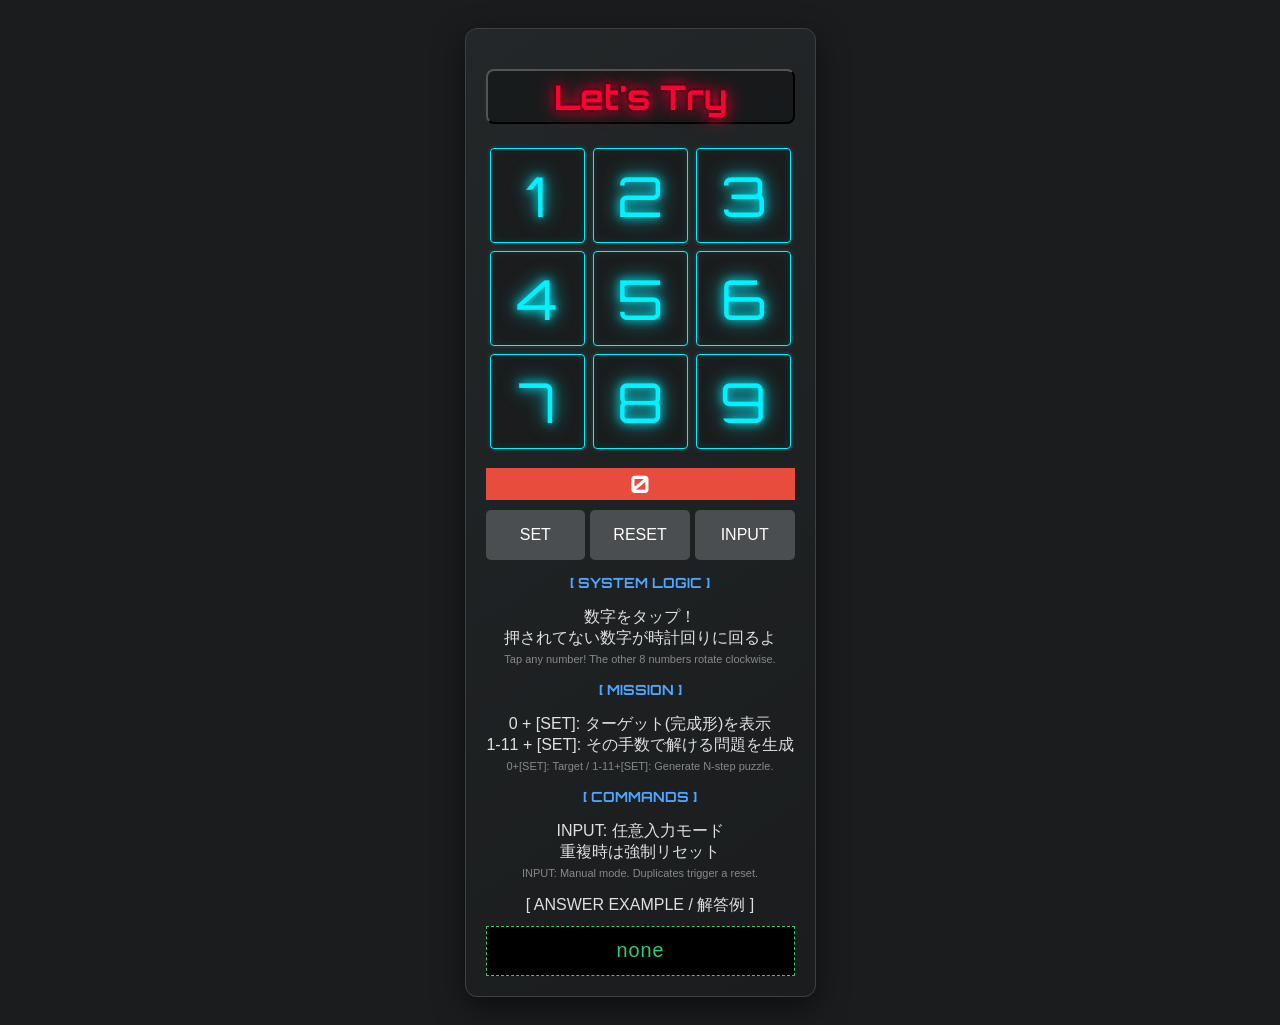
==== index.html @ 3263c5c4 "Add files via upload" ====
<!DOCTYPE html>
<html lang="ja">
<head> 
  <meta charset="UTF-8"> <meta http-equiv="X-UA-Compatible" content="IE=edge">
  <title>Cyclogic</title>
  <link rel="stylesheet" href="style.css">
  <script src="jquery-1.12.4.min.js"></script>
  <script src="program.js"></script>
  <link href="https://fonts.googleapis.com/css2?family=Orbitron:wght@700&display=swap" rel="stylesheet">
</head>
<body>

<div id="content">

  <header>
    <button type="button" id="hyouji">Let's Try</button>
  </header>

  <main class="puzzle-grid">
    <div class="row">
      <button type="button" class="panel" id="p1">1</button>
      <button type="button" class="panel" id="p2">2</button>
      <button type="button" class="panel" id="p3">3</button>
    </div>
    <div class="row">
      <button type="button" class="panel" id="p4">4</button>
      <button type="button" class="panel" id="p5">5</button>
      <button type="button" class="panel" id="p6">6</button>
    </div>
    <div class="row">
      <button type="button" class="panel" id="p7">7</button>
      <button type="button" class="panel" id="p8">8</button>
      <button type="button" class="panel" id="p9">9</button>
    </div>
  </main>

  <nav class="controls">
    <button type="button" class="bot-special" id="tebo">0</button>
    <div class="button-group">
      <button type="button" class="bot" id="sebo">SET</button>
      <button type="button" class="bot" id="resebo">RESET</button>
      <button type="button" class="bot" id="input">INPUT</button>
    </div>
  </nav>
<article id="torisetu">
  <section>
    <h3 class="label">[ SYSTEM LOGIC ]</h3>
    <p>数字をタップ！<br>押されてない数字が時計回りに回るよ<br>
    <span class="en">Tap any number! The other 8 numbers rotate clockwise.</span></p>
  </section>

  <section>
    <h3 class="label label-mission">[ MISSION ]</h3>
    <p>0 + [SET]: ターゲット(完成形)を表示<br>
    1-11 + [SET]: その手数で解ける問題を生成<br>
    <span class="en">0+[SET]: Target / 1-11+[SET]: Generate N-step puzzle.</span></p>
  </section>

  <section>
    <h3 class="label label-command">[ COMMANDS ]</h3>
    <p>INPUT: 任意入力モード<br>重複時は強制リセット<br>
    <span class="en">INPUT: Manual mode. Duplicates trigger a reset.</span></p>
  </section>
</article>
 

  <footer>
    <div class="label-hint">[ ANSWER EXAMPLE / 解答例 ]</div>
    <button type="button" id="kotae">none</button>
    <button type="button" hidden id="kotae2">none</button>
    <button type="button" hidden id="flinput">0</button>
  </footer>

</div>

</body>
</html>
---- style.css ----
@import url('https://fonts.googleapis.com/css2?family=Orbitron:wght@700&display=swap');

body {
  background-color: #1a1c1d;
  color: #e0e0e0;
  display: flex;
  justify-content: center;
  padding: 20px 0;
  font-family: "Helvetica Neue", Arial, "Hiragino Kaku Gothic ProN", "Meiryo", sans-serif;
}

#content {
  background: linear-gradient(145deg, #232729, #1a1c1d);
  padding: 20px;
  border-radius: 12px;
  box-shadow: 0 10px 30px rgba(0,0,0,0.5);
  border: 1px solid #3d4143;
  max-width: 340px;
  text-align: center;
}

/* パズルグリッドの整形 */
.puzzle-grid {
  display: flex;
  flex-direction: column;
  align-items: center;
  margin-bottom: 15px;
}

.row {
  display: flex;
}

.panel {
  width: 95px;
  height: 95px;
  background: #1a1c1d;
  color: #00f2ff !important; 
  font-family: 'Orbitron', sans-serif;
  font-size: 55px;
  border: 1px solid #00f2ff;
  border-radius: 4px;
  margin: 4px;
  cursor: pointer;
  text-shadow: 0 0 10px #00f2ff, 0 0 20px #00f2ff;
  box-shadow: 0 0 5px rgba(0, 242, 255, 0.2), inset 0 0 10px rgba(0, 242, 255, 0.1);
  transition: all 0.2s ease;
}

.panel:active {
  transform: scale(0.95);
  background: #00f2ff;
  color: #1a1c1d !important;
  text-shadow: none;
}

/* 操作パネル */
.controls {
  display: flex;
  flex-direction: column;
  gap: 10px;
}

.button-group {
  display: flex;
  gap: 5px;
}

.bot {
  flex: 1;
  height: 50px;
  background: #4a4e50;
  color: #ffffff !important;
  border: none;
  border-radius: 5px;
  font-size: 16px;
  cursor: pointer;
}

#tebo {
  background: #e74c3c; /* 印象的な赤 */
  color: #ffffff !important; /* 文字を白に強制 */
  font-family: 'Orbitron', sans-serif;
  font-size: 24px;
  font-weight: bold;
  border: none;
  cursor: pointer;
  display: flex;
  align-items: center;
  justify-content: center;
}
/* ラベルと英文のスタイル */
.label {
  color: #4da6ff;
  font-family: 'Orbitron', sans-serif;
  font-size: 14px;
  margin-bottom: 5px;
}

.en {
  display: block;
  font-size: 11px;
  color: #888;
  margin-top: 4px;
}

/* 解答エリアの演出 */
#kotae {
  width: 100%;
  height: 50px;
  background: #000;
  color: #2ecc71 !important;
  border: 1px dashed #2ecc71;
  font-family: 'Courier New', Courier, monospace;
  font-size: 20px;
  margin-top: 10px;
  cursor: default;
}

#hyouji {
  width: 100%;
  min-height: 55px;
  display: flex;
  align-items: center;
  justify-content: center;
  
  font-family: 'Orbitron', sans-serif;
  font-size: 34px;        /* さらに少しだけ大きく */
  /* 発色の良い赤。影を濃くして浮き立たせます */
  color: #ff0033;         
  text-shadow: 
    0 0 5px #000,         /* 文字の輪郭を黒で引き締める */
    0 0 10px #ff0033, 
    0 0 20px #ff0033;
    
  margin: 20px 0;
  font-weight: 700;       /* 太めに設定 */
  background: rgba(0,0,0,0.3); /* 背景を少しだけ暗くして文字を浮かせる */
  border-radius: 8px;
}

/* クリア時の特別な演出 */
.complete-glow {
  animation: flash-neon 0.5s ease-in-out infinite alternate !important;
}

@keyframes flash-neon {
  from { text-shadow: 0 0 10px #2ecc71, 0 0 20px #2ecc71; color: #2ecc71; }
  to { text-shadow: 0 0 30px #2ecc71, 0 0 50px #2ecc71, 0 0 70px #2ecc71; color: #fff; }
}

/* 背景が動く演出（contentに付与） */
.victory-bg {
  background: linear-gradient(270deg, #1a1c1d, #2ecc71, #1a1c1d) !important;
  background-size: 400% 400% !important;
  animation: gradient-move 3s ease infinite !important;
}

@keyframes gradient-move {
  0% { background-position: 0% 50%; }
  50% { background-position: 100% 50%; }
  100% { background-position: 0% 50%; }
}
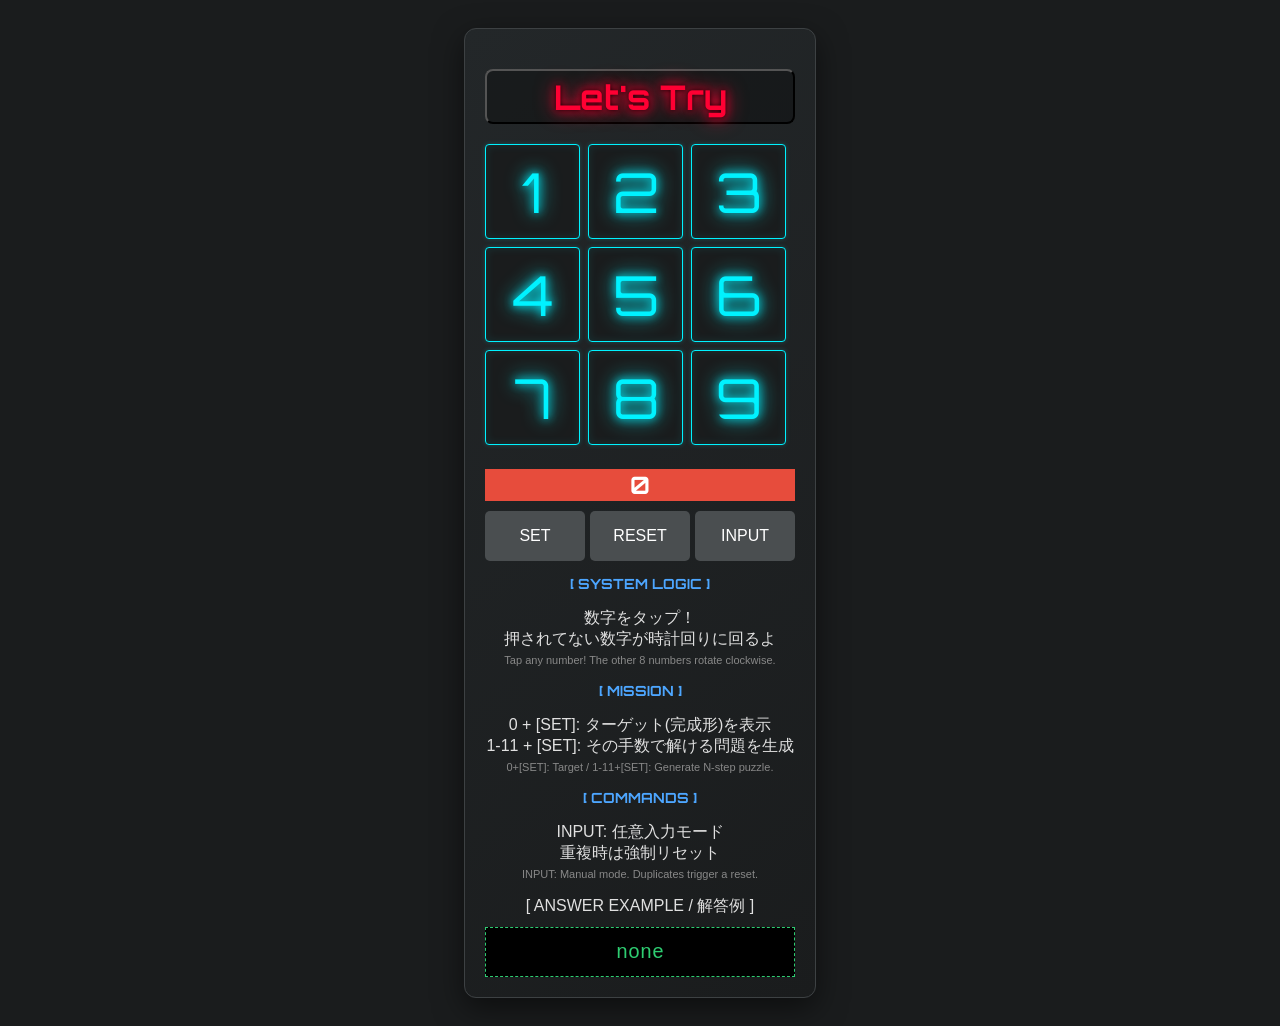
==== commit 1f5a531e: "Add files via upload" ====
--- a/index.html
+++ b/index.html
@@ -5,6 +5,7 @@
   <title>Cyclogic</title>
   <link rel="stylesheet" href="style.css">
   <script src="jquery-1.12.4.min.js"></script>
+  <script src="https://cdnjs.cloudflare.com/ajax/libs/gsap/3.12.2/gsap.min.js"></script>
   <script src="program.js"></script>
   <link href="https://fonts.googleapis.com/css2?family=Orbitron:wght@700&display=swap" rel="stylesheet">
 </head>
@@ -72,6 +73,9 @@
   </footer>
 
 </div>
+<audio id="sound-click" src="sound/click.mp3" preload="auto"></audio>
+<audio id="sound-complete" src="sound/complete.mp3" preload="auto"></audio>
+
 
 </body>
 </html>
--- a/style.css
+++ b/style.css
@@ -45,6 +45,11 @@
   text-shadow: 0 0 10px #00f2ff, 0 0 20px #00f2ff;
   box-shadow: 0 0 5px rgba(0, 242, 255, 0.2), inset 0 0 10px rgba(0, 242, 255, 0.1);
   transition: all 0.2s ease;
+  display: inline-flex;
+  align-items: center;
+  justify-content: center;
+  transform-origin: center center; /* 中心を軸に弾ませる */
+  will-change: transform, opacity; /* パフォーマンス向上 */
 }
 
 .panel:active {
@@ -160,4 +165,27 @@
   0% { background-position: 0% 50%; }
   50% { background-position: 100% 50%; }
   100% { background-position: 0% 50%; }
+}
+
+/* 1. 親要素を「舞台」にする設定 */
+.puzzle-grid {
+  position: relative; /* 子要素（パネル）を自由な位置に置くための基準 */
+  width: 310px;        /* パネル3枚分(95px*3) + 隙間を考慮したサイズ */
+  height: 310px;
+  margin: 0 auto 15px; /* 中央寄せ */
+}
+
+/* 2. 行（row）の制限を解除 */
+.row {
+  display: block;      /* 元のflexを解除して、重なりを防ぐ */
+  height: 0;           /* 高さをなくして、パネルの配置に干渉させない */
+}
+
+/* 3. パネルを「座標指定」できる状態にする */
+.panel {
+  position: absolute;  /* これで top/left ではなく JSの x/y で動かせるようになります */
+  margin: 0 !important; /* JSで位置制御するため、CSSのマージンは邪魔になります */
+  top: 0;              /* 基準点を左上に固定 */
+  left: 0;
+  transition: none !important; /* CSSのアニメーションはGSAPと競合するのでオフ */
 }
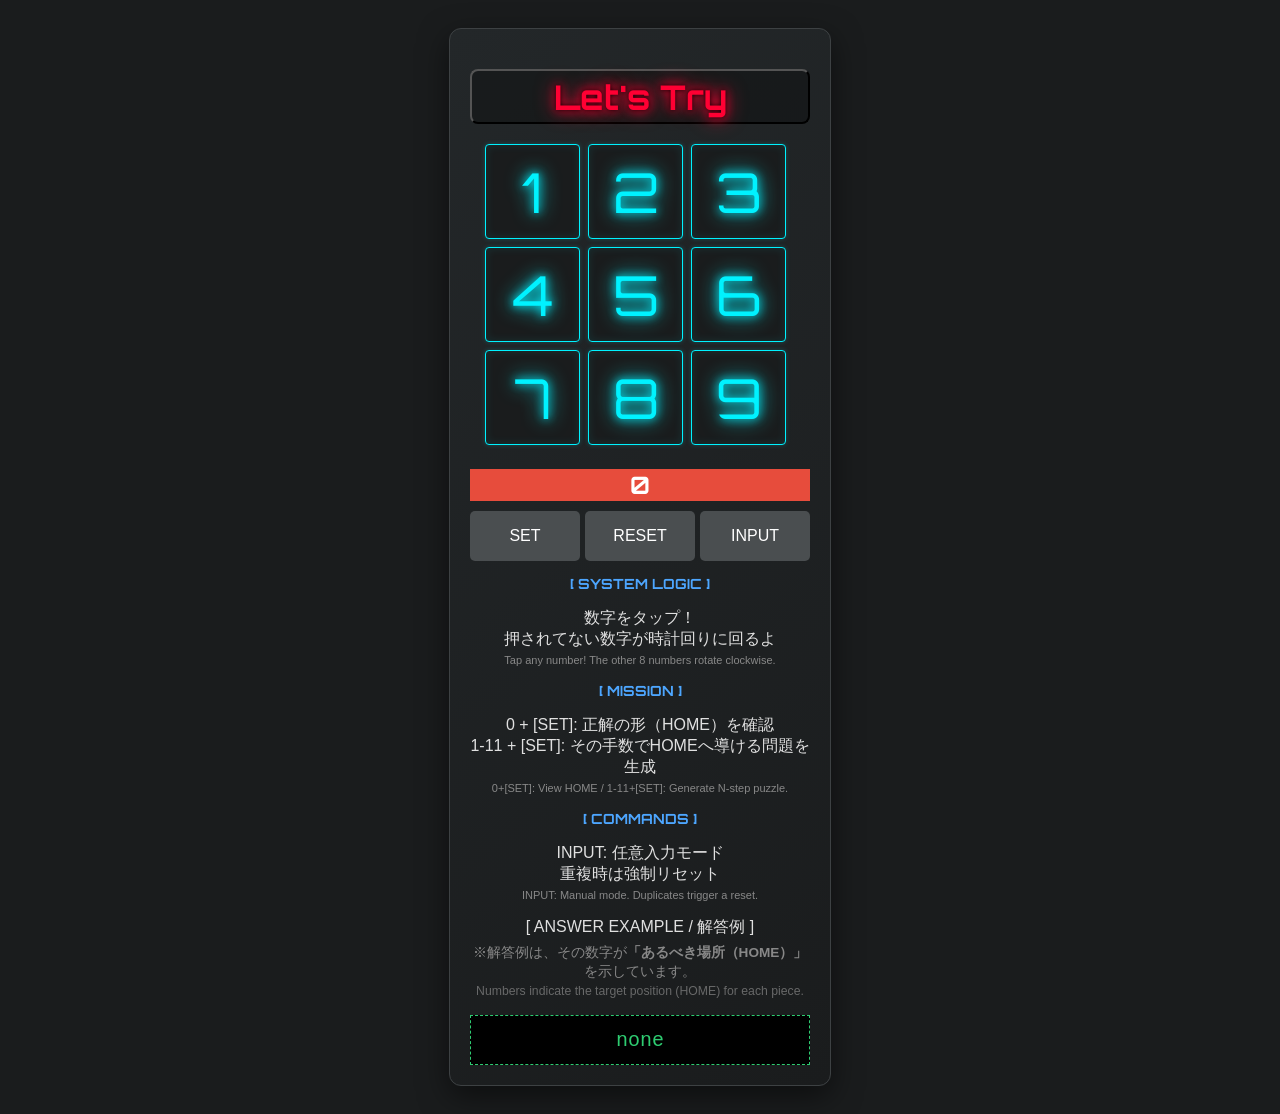
==== commit a8d07ec3: "Add files via upload" ====
--- a/index.html
+++ b/index.html
@@ -52,9 +52,9 @@
 
   <section>
     <h3 class="label label-mission">[ MISSION ]</h3>
-    <p>0 + [SET]: ターゲット(完成形)を表示<br>
-    1-11 + [SET]: その手数で解ける問題を生成<br>
-    <span class="en">0+[SET]: Target / 1-11+[SET]: Generate N-step puzzle.</span></p>
+    <p>0 + [SET]: 正解の形（HOME）を確認<br>
+    1-11 + [SET]: その手数でHOMEへ導ける問題を生成<br>
+    <span class="en">0+[SET]: View HOME / 1-11+[SET]: Generate N-step puzzle.</span></p>
   </section>
 
   <section>
@@ -66,11 +66,17 @@
  
 
   <footer>
-    <div class="label-hint">[ ANSWER EXAMPLE / 解答例 ]</div>
-    <button type="button" id="kotae">none</button>
-    <button type="button" hidden id="kotae2">none</button>
-    <button type="button" hidden id="flinput">0</button>
-  </footer>
+  <div class="label-hint">[ ANSWER EXAMPLE / 解答例 ]</div>
+  
+  <p style="font-size: 0.85em; color: #888; margin: 5px 0; line-height: 1.4;">
+    ※解答例は、その数字が<strong>「あるべき場所（HOME）」</strong>を示しています。<br>
+    <span style="font-size: 0.9em; opacity: 0.7;">Numbers indicate the target position (HOME) for each piece.</span>
+  </p>
+
+  <button type="button" id="kotae">none</button>
+  <button type="button" hidden id="kotae2">none</button>
+  <button type="button" hidden id="flinput">0</button>
+</footer>
 
 </div>
 <audio id="sound-click" src="sound/click.mp3" preload="auto"></audio>
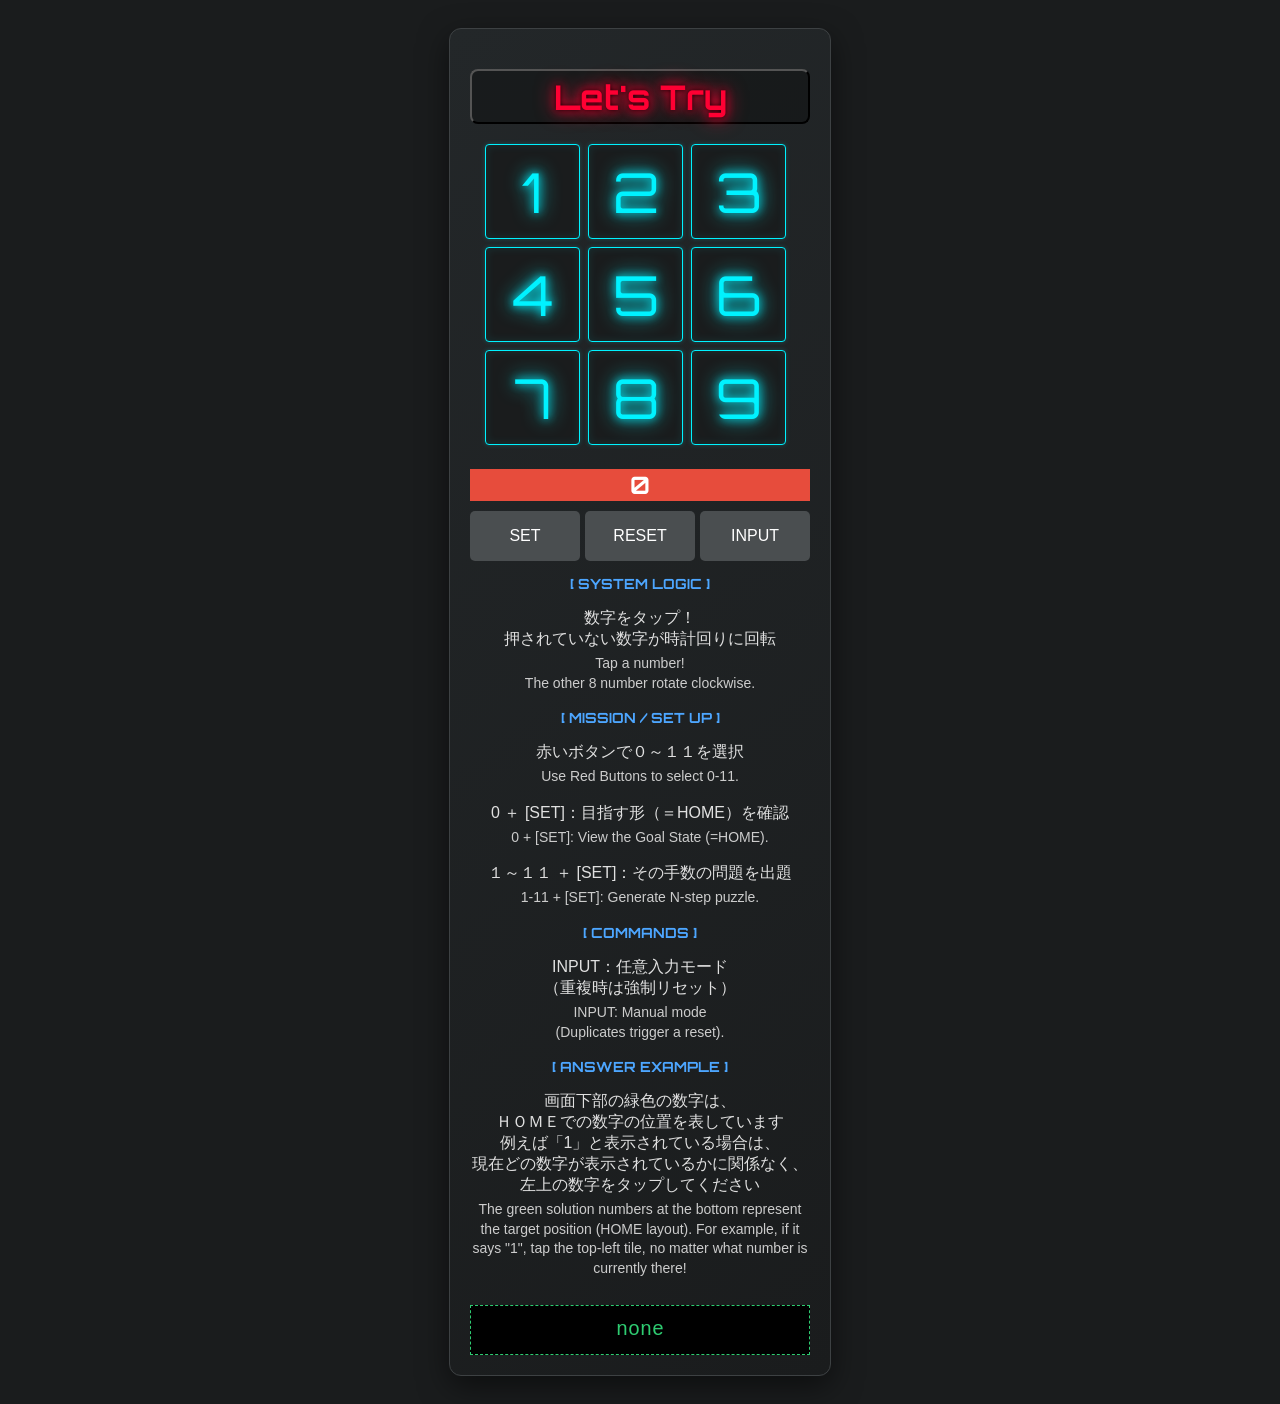
==== commit 10a63a6f: "Add files via upload" ====
--- a/index.html
+++ b/index.html
@@ -46,38 +46,61 @@
 <article id="torisetu">
   <section>
     <h3 class="label">[ SYSTEM LOGIC ]</h3>
-    <p>数字をタップ！<br>押されてない数字が時計回りに回るよ<br>
-    <span class="en">Tap any number! The other 8 numbers rotate clockwise.</span></p>
-  </section>
+    <p>
+      数字をタップ！<br>
+押されていない数字が時計回りに回転<br>
+      <span class="en">Tap a number! <br>
+The other 8 number rotate clockwise.</span>
+    </section>
 
   <section>
-    <h3 class="label label-mission">[ MISSION ]</h3>
-    <p>0 + [SET]: 正解の形（HOME）を確認<br>
-    1-11 + [SET]: その手数でHOMEへ導ける問題を生成<br>
-    <span class="en">0+[SET]: View HOME / 1-11+[SET]: Generate N-step puzzle.</span></p>
+    <h3 class="label label-mission">[ MISSION / SET UP ]</h3>
+    <p>
+      赤いボタンで０～１１を選択<br>
+      <span class="en">Use Red Buttons to select 0-11.</span>
+    </p>
+    <p>
+  0 ＋ [SET]：目指す形（＝HOME）を確認<br>
+  <span class="en">0 + [SET]: View the Goal State (=HOME).</span>
+</p>
+<p>
+  １～１１ ＋ [SET]：その手数の問題を出題<br>
+  <span class="en">1-11 + [SET]: Generate N-step puzzle.</span>
+</p>
   </section>
 
   <section>
     <h3 class="label label-command">[ COMMANDS ]</h3>
-    <p>INPUT: 任意入力モード<br>重複時は強制リセット<br>
-    <span class="en">INPUT: Manual mode. Duplicates trigger a reset.</span></p>
+    <p>
+      INPUT：任意入力モード<br>
+（重複時は強制リセット）<br>
+      <span class="en">INPUT: Manual mode<br>
+ (Duplicates trigger a reset).</span>
+    </p>
   </section>
 </article>
- 
 
-  <footer>
-  <div class="label-hint">[ ANSWER EXAMPLE / 解答例 ]</div>
-  
-  <p style="font-size: 0.85em; color: #888; margin: 5px 0; line-height: 1.4;">
-    ※解答例は、その数字が<strong>「あるべき場所（HOME）」</strong>を示しています。<br>
-    <span style="font-size: 0.9em; opacity: 0.7;">Numbers indicate the target position (HOME) for each piece.</span>
-  </p>
+<footer>
+  <section>
+    <h3 class="label">[ ANSWER EXAMPLE ]</h3>
+    <p>
+      画面下部の緑色の数字は、<br>
+ＨＯＭＥでの数字の位置を表しています<br>
+	例えば「1」と表示されている場合は、<br>
+現在どの数字が表示されているかに関係なく、<br>
+左上の数字をタップしてください<br>
+      <span class="en">
+         The green solution numbers at the bottom represent the target position (HOME layout). For example, if it says "1", tap the top-left tile, no matter what number is currently there!
+      </span>
+    </p>
+  </section>
 
-  <button type="button" id="kotae">none</button>
-  <button type="button" hidden id="kotae2">none</button>
-  <button type="button" hidden id="flinput">0</button>
+  <div style="margin-top: 15px;">
+    <button type="button" id="kotae">none</button>
+    <button type="button" hidden id="kotae2">none</button>
+    <button type="button" hidden id="flinput">0</button>
+  </div>
 </footer>
-
 </div>
 <audio id="sound-click" src="sound/click.mp3" preload="auto"></audio>
 <audio id="sound-complete" src="sound/complete.mp3" preload="auto"></audio>
--- a/style.css
+++ b/style.css
@@ -104,9 +104,13 @@
 
 .en {
   display: block;
-  font-size: 11px;
-  color: #888;
+  /* フォントサイズを11pxから13px程度に引き上げ */
+  font-size: 14px;
+  /* 色を#888（グレー）から、より白に近い#cccなどへ明るく調整 */
+  color: #ccc; 
   margin-top: 4px;
+  /* 日本語とのバランスを整えるための行間 */
+  line-height: 1.4;
 }
 
 /* 解答エリアの演出 */
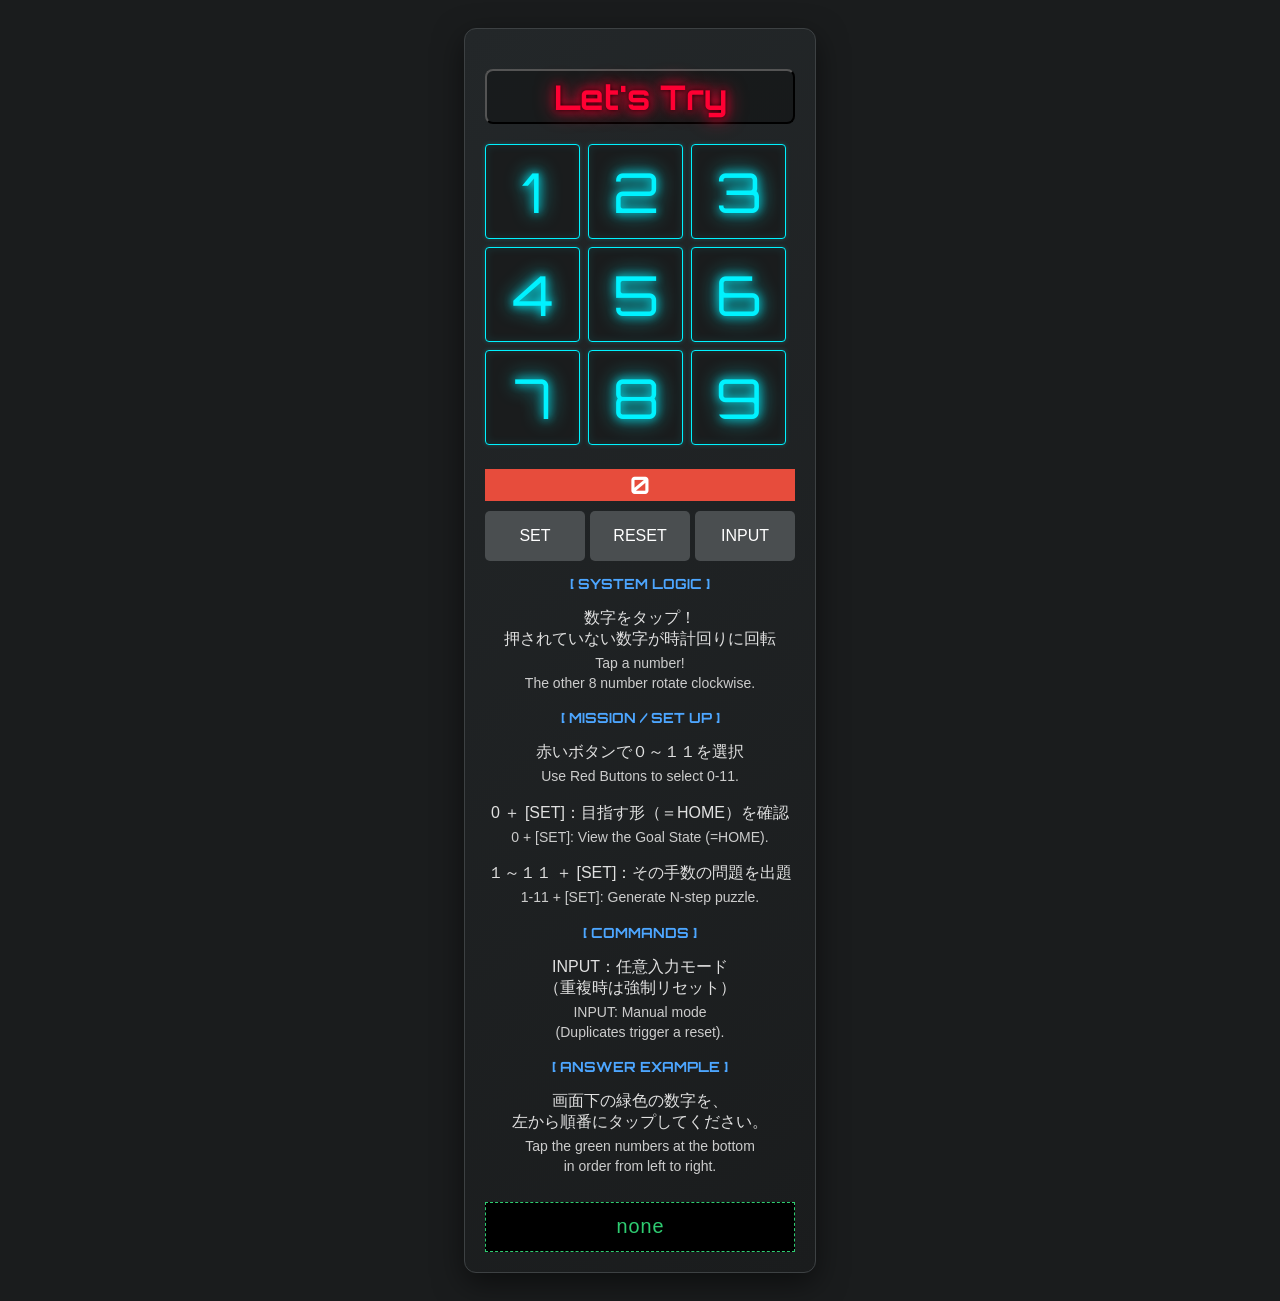
==== commit 24b2c1e4: "Add files via upload" ====
--- a/index.html
+++ b/index.html
@@ -84,16 +84,14 @@
   <section>
     <h3 class="label">[ ANSWER EXAMPLE ]</h3>
     <p>
-      画面下部の緑色の数字は、<br>
-ＨＯＭＥでの数字の位置を表しています<br>
-	例えば「1」と表示されている場合は、<br>
-現在どの数字が表示されているかに関係なく、<br>
-左上の数字をタップしてください<br>
+      画面下の緑色の数字を、<br>
+      左から順番にタップしてください。<br>
       <span class="en">
-         The green solution numbers at the bottom represent the target position (HOME layout). For example, if it says "1", tap the top-left tile, no matter what number is currently there!
+       Tap the green numbers at the bottom<br> 
+in order from left to right. <br>  
       </span>
     </p>
-  </section>
+</section>
 
   <div style="margin-top: 15px;">
     <button type="button" id="kotae">none</button>
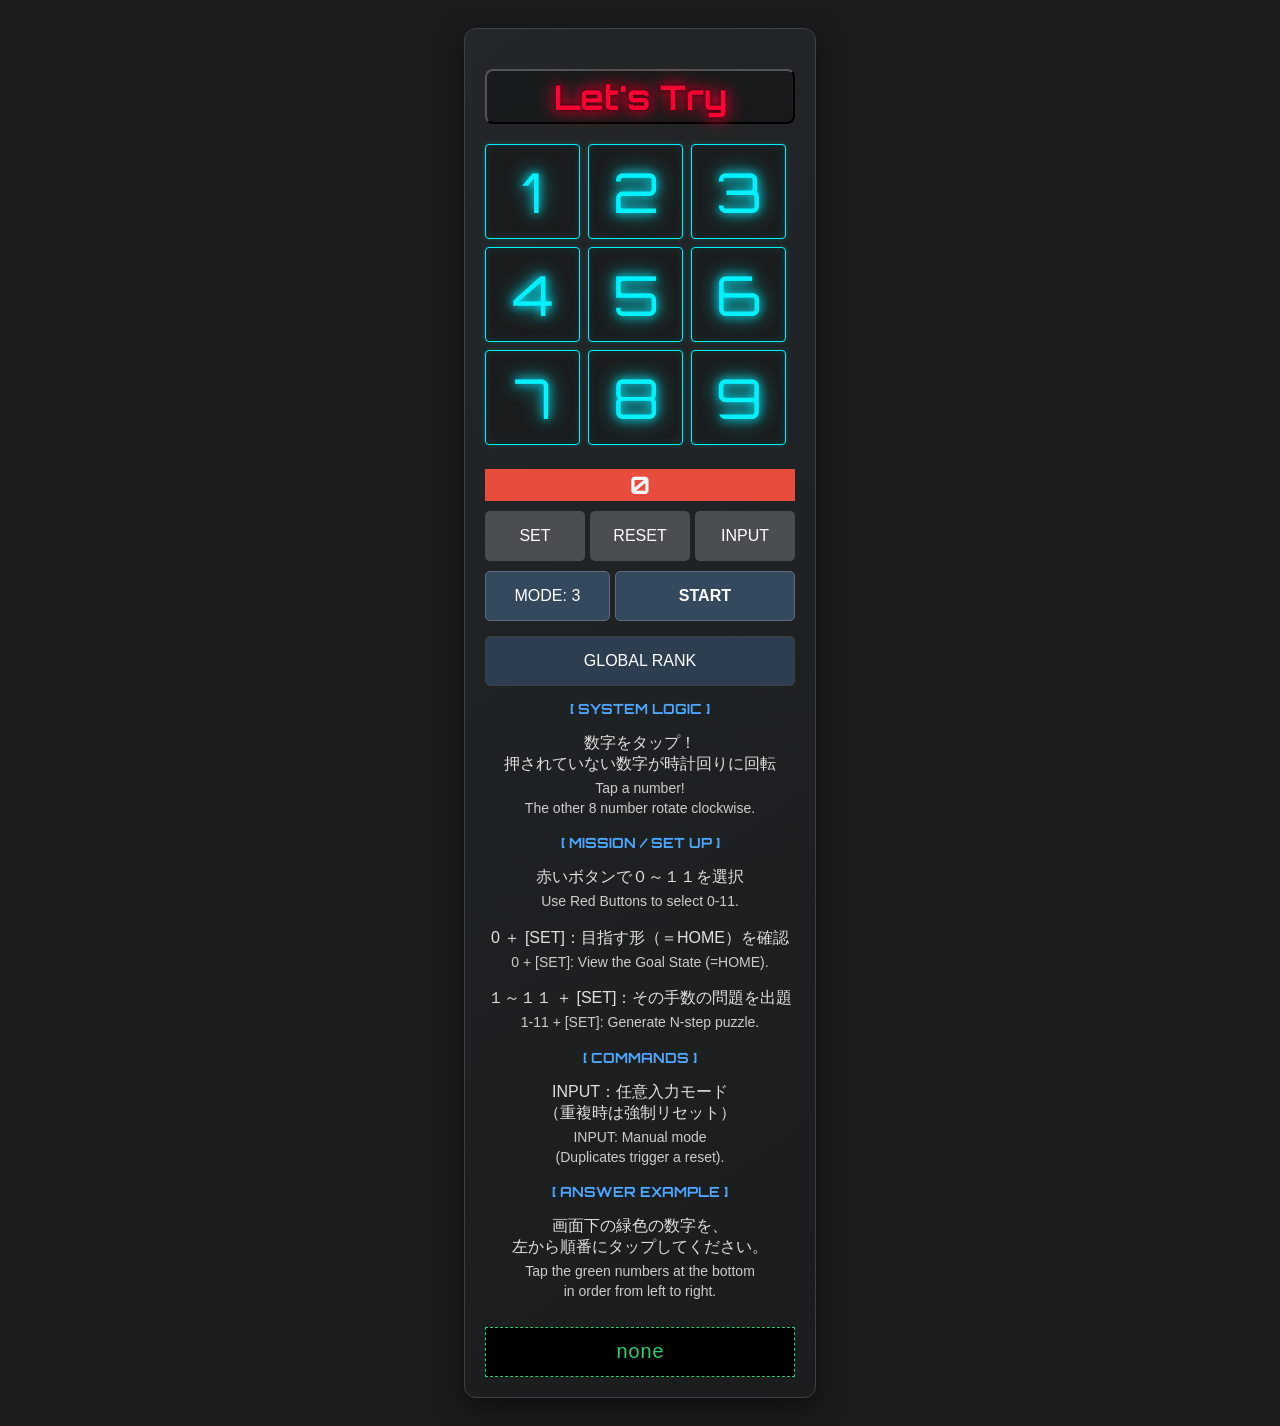
==== commit 65f0a988: "Add files via upload" ====
--- a/index.html
+++ b/index.html
@@ -37,12 +37,22 @@
 
   <nav class="controls">
     <button type="button" class="bot-special" id="tebo">0</button>
+    
     <div class="button-group">
       <button type="button" class="bot" id="sebo">SET</button>
       <button type="button" class="bot" id="resebo">RESET</button>
       <button type="button" class="bot" id="input">INPUT</button>
     </div>
-  </nav>
+
+    <div class="button-group mode-group">
+      <button type="button" class="bot" id="mode-select">MODE: 3</button>
+      <button type="button" class="bot" id="challenge-start">START</button>
+    </div>
+
+    <div class="button-group ranking-group">
+      <button type="button" class="bot" id="rank">GLOBAL RANK</button>
+    </div>
+</nav>
 <article id="torisetu">
   <section>
     <h3 class="label">[ SYSTEM LOGIC ]</h3>
@@ -100,9 +110,24 @@
   </div>
 </footer>
 </div>
+<audio id="sound-ch3" src="sound/ch3.mp3" preload="auto"></audio>
+<audio id="sound-ch4" src="sound/ch4.mp3" preload="auto"></audio>
+
 <audio id="sound-click" src="sound/click.mp3" preload="auto"></audio>
-<audio id="sound-complete" src="sound/complete.mp3" preload="auto"></audio>
-
+<audio id="sound-complete" src="sound/complete.mp3" preload="auto"></audio><div id="rank-modal" class="modal">
+  <div class="modal-content">
+    <span class="close-modal">&times;</span>
+    <h2 id="modal-title">DAILY TOP 5</h2>
+    <div id="rank-list">
+      </div>
+    <hr>
+    <div id="rank-average">
+      AVERAGE: --s
+    </div>
+    <div id="rank-feedback">
+      </div>
+  </div>
+</div>
 
 </body>
 </html>
--- a/style.css
+++ b/style.css
@@ -192,4 +192,110 @@
   top: 0;              /* 基準点を左上に固定 */
   left: 0;
   transition: none !important; /* CSSのアニメーションはGSAPと競合するのでオフ */
+}
+
+/* --- 彗星エフェクト用の発光設定 --- */
+.light-1 { 
+  background: #00f2ff !important; 
+  box-shadow: 0 0 25px #00f2ff, 0 0 50px #00f2ff !important;
+  color: #1a1c1d !important;
+  z-index: 10;
+}
+.light-2 { 
+  background: rgba(0, 242, 255, 0.7) !important; 
+  box-shadow: 0 0 15px #00f2ff !important;
+  color: #1a1c1d !important;
+  z-index: 5;
+}
+.light-3 { 
+  background: rgba(0, 242, 255, 0.4) !important; 
+  box-shadow: 0 0 10px #00f2ff !important;
+  z-index: 2;
+}
+.light-4 { 
+  background: rgba(0, 242, 255, 0.15) !important; 
+  opacity: 0.8;
+  z-index: 1;
+}
+/* モード選択：落ち着いたネイビー */
+#mode-select {
+  background: #34495e;
+  border: 1px solid #5d6d7e;
+  flex: 1;
+}
+
+/* スタート：モードセレクトと同じ落ち着いたネイビーへ */
+#challenge-start {
+  background: #34495e; /* #e67e22 から変更 */
+  border: 1px solid #5d6d7e;
+  font-weight: bold;
+  flex: 1.5;
+}
+
+/* ランキング：セットボタン(SEBO)等のシステム系ボタンと統一感を持たせる */
+#rank {
+  background: #2c3e50; /* パープル(#9b59b6)から、より深いダークブルーへ */
+  border: 1px solid #3d4143;
+  margin-top: 5px;
+}
+/* ホバー時の微調整（任意） */
+#c3:active, #rank:active {
+  filter: brightness(1.2);
+  transform: scale(0.98);
+}
+/* style.css に追記 */
+.complete-glow {
+  font-family: 'Orbitron', sans-serif;
+  letter-spacing: 2px;
+  /* 正解時は緑色に光らせる */
+  color: #2ecc71 !important;
+  text-shadow: 0 0 15px #2ecc71;
+}
+/* ランキングモーダルの基本スタイル */
+.modal {
+  display: none; /* 最初は隠す */
+  position: fixed;
+  z-index: 9999;
+  left: 0; top: 0;
+  width: 100%; height: 100%;
+  background-color: rgba(0,0,0,0.8);
+}
+
+.modal-content {
+  background-color: #222;
+  margin: 15% auto;
+  padding: 20px;
+  border: 2px solid #f1c40f;
+  width: 80%;
+  max-width: 300px;
+  color: white;
+  text-align: center;
+  border-radius: 10px;
+  font-family: 'Orbitron', sans-serif;
+}
+
+.close-modal {
+  color: #aaa;
+  float: right;
+  font-size: 28px;
+  font-weight: bold;
+  cursor: pointer;
+}#rank-list {
+  margin: 15px 0;
+  font-family: 'Courier New', monospace;
+  font-size: 1.2rem;
+}
+.rank-item {
+  padding: 5px;
+  border-bottom: 1px solid #333;
+}
+#rank-average {
+  font-weight: bold;
+  color: #f1c40f;
+  margin-top: 10px;
+}
+#rank-feedback {
+  margin-top: 10px;
+  font-style: italic;
+  font-size: 0.9rem;
 }
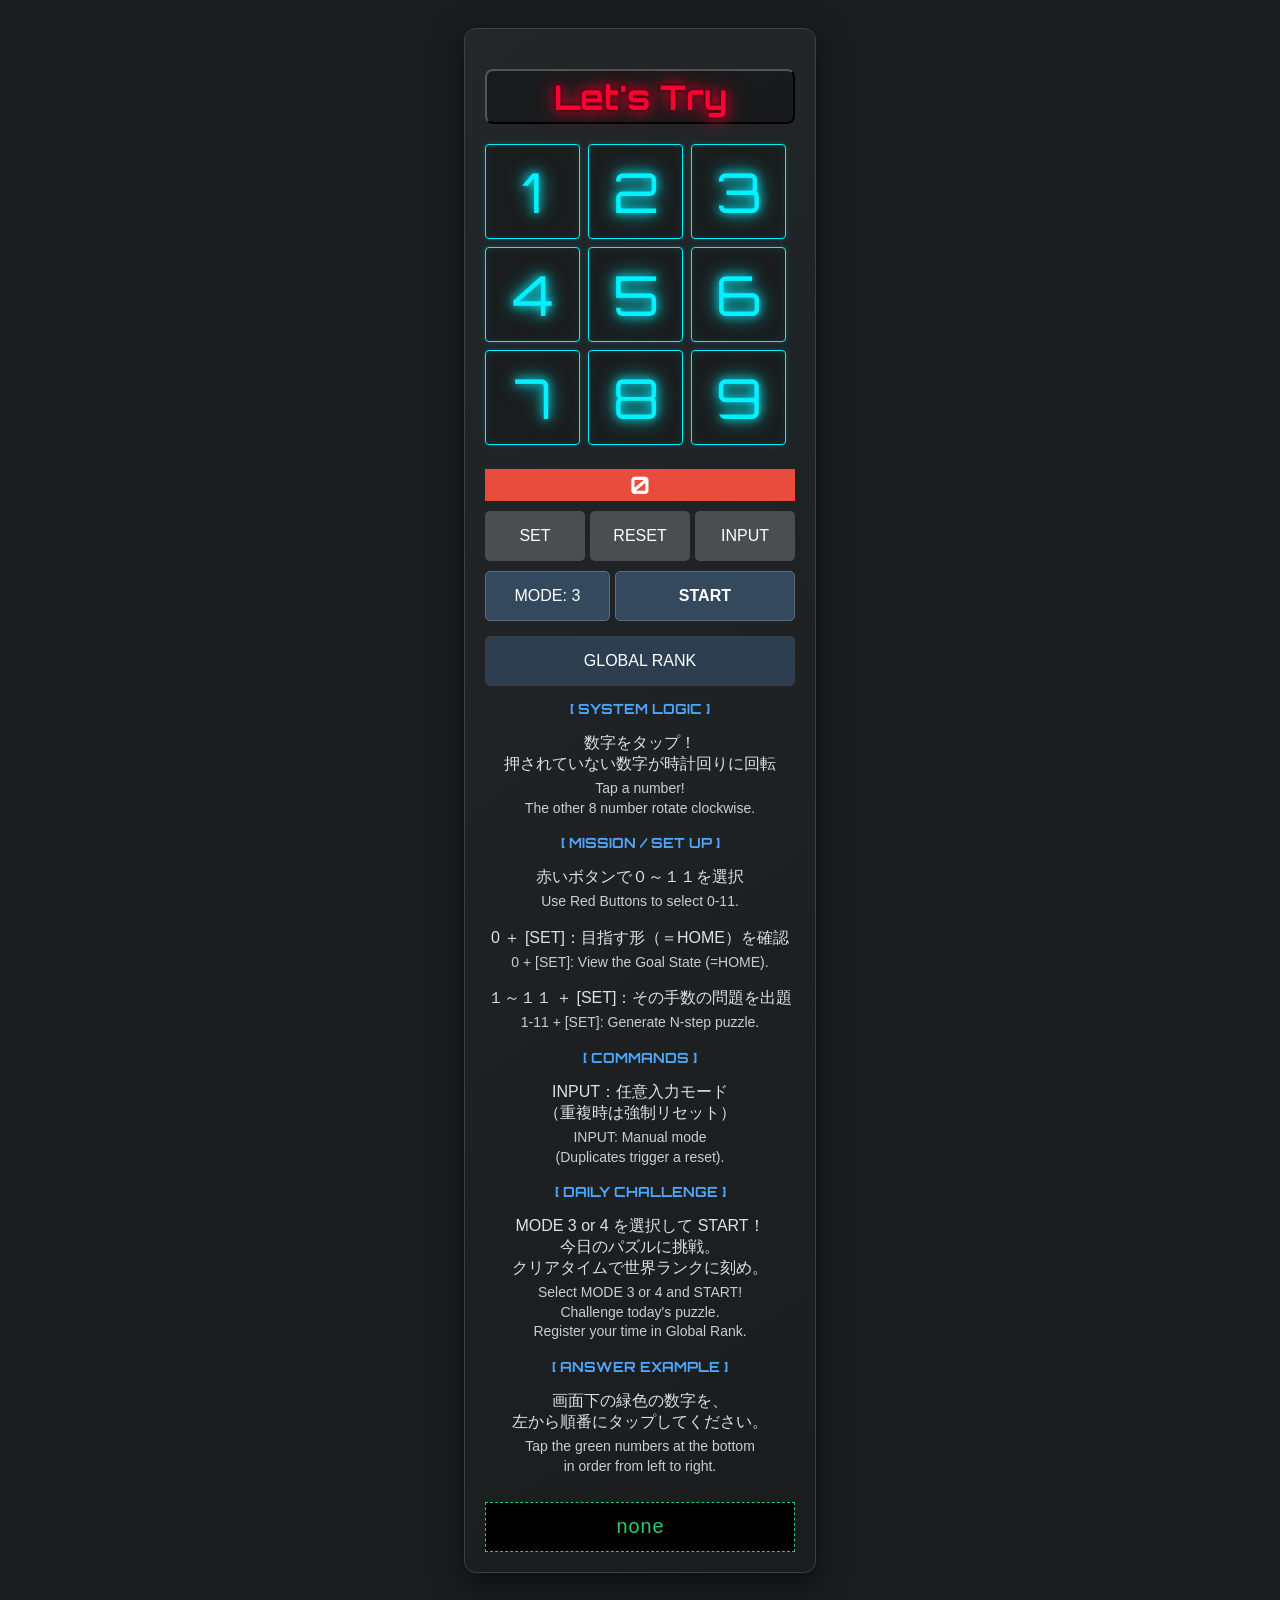
==== commit 3e33b04e: "Add files via upload" ====
--- a/index.html
+++ b/index.html
@@ -88,6 +88,20 @@
  (Duplicates trigger a reset).</span>
     </p>
   </section>
+
+<section>
+  <h3 class="label label-mission">[ DAILY CHALLENGE ]</h3>
+  <p>
+    MODE 3 or 4 を選択して START！<br>
+    今日のパズルに挑戦。<br>
+    クリアタイムで世界ランクに刻め。<br>	
+    <span class="en">
+    Select MODE 3 or 4 and START!<br>
+    Challenge today's puzzle.<br>
+    Register your time in Global Rank.</span>
+  </p>
+  
+</section>
 </article>
 
 <footer>
